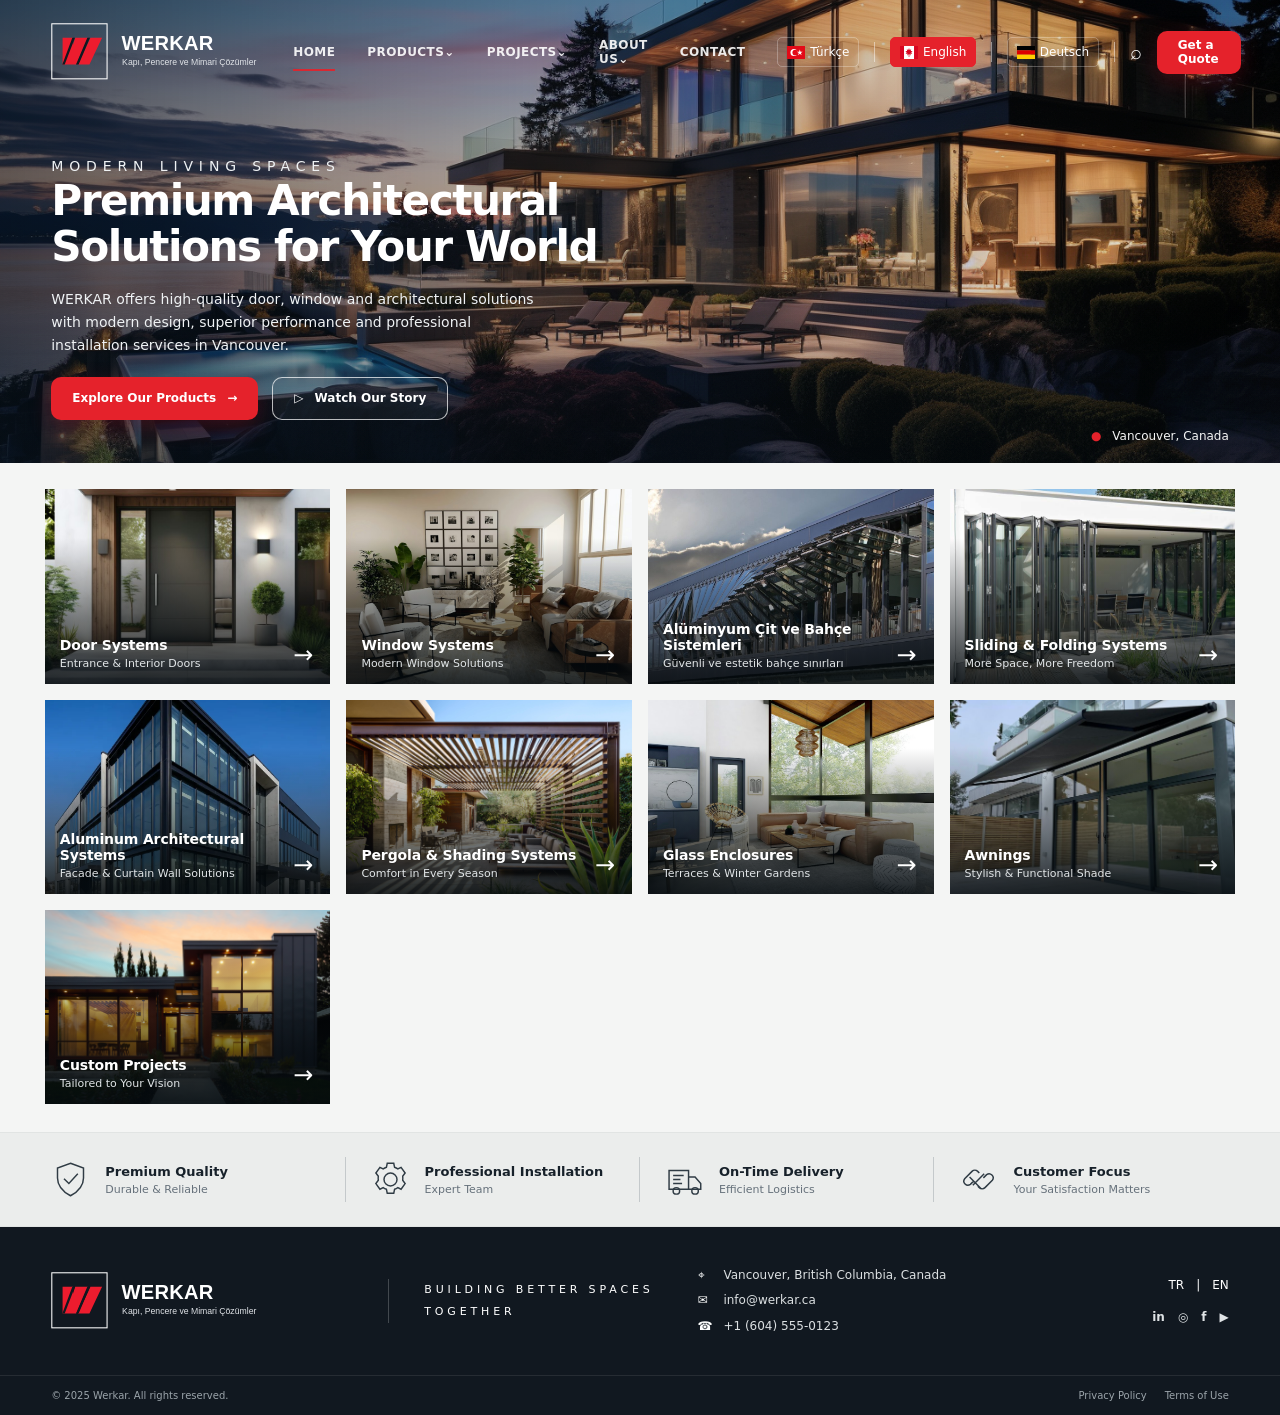
==== 1-index.html @ 25937cb2 "Initial static website release" ====
<!doctype html>
<html lang="en">
<head>
  <meta charset="utf-8">
  <meta name="viewport" content="width=device-width, initial-scale=1">
  <meta name="theme-color" content="#101820">
  <meta name="description" content="WERKAR offers high-quality doors, windows and architectural solutions with modern design and professional installation.">
  <title>WERKAR | Doors, Windows &amp; Architectural Solutions</title>
  <style>
    :root{--ink:#17212a;--muted:#66717b;--red:#e5222b;--paper:#f4f5f4;--night:#111820;--white:#fff;--max:1440px}
    *{box-sizing:border-box}html{scroll-behavior:smooth}body{margin:0;background:var(--paper);color:var(--ink);font-family:Inter,ui-sans-serif,system-ui,-apple-system,"Segoe UI",Arial,sans-serif}a{color:inherit;text-decoration:none}button{font:inherit}
    .hero{min-height:450px;height:36.2vw;max-height:560px;position:relative;color:white;background:linear-gradient(90deg,rgba(8,19,29,.61) 0%,rgba(8,19,29,.29) 45%,rgba(8,19,29,.08) 100%),linear-gradient(0deg,rgba(8,19,29,.2),transparent 35%),url('images/site/remote-05.png') center 50%/cover}
    .nav{height:104px;max-width:var(--max);margin:auto;padding:0 4%;display:flex;align-items:center;justify-content:space-between;gap:32px;position:relative;z-index:2}
    .brand{display:flex;align-items:center;gap:12px;min-width:210px}.brand-mark{height:52px;width:54px;border:1px solid #ffffff80;display:grid;place-items:center;font-size:40px;font-weight:850;line-height:1;color:var(--red);font-style:italic;letter-spacing:-8px;padding-right:7px;text-shadow:1px 0 white}.brand-name{font-size:23px;font-weight:850;letter-spacing:1px;line-height:1}.brand small{display:block;font-size:9px;letter-spacing:.3px;font-weight:400;margin-top:4px;opacity:.8}
    .nav-links{display:flex;align-items:center;gap:32px;font-size:12px;font-weight:650;letter-spacing:.035em}.nav-links a{opacity:.9;transition:opacity .2s}.nav-links a:hover{opacity:1}.nav-links .active{position:relative}.nav-links .active:after{content:"";position:absolute;height:2px;background:var(--red);bottom:-12px;left:0;right:0}.nav-tools{display:flex;align-items:center;gap:15px;font-size:12px}.lang{display:flex;align-items:center;gap:5px}.divider{height:20px;width:1px;background:#ffffff75}.search{font-size:20px}.menu-toggle{display:none;color:white;background:none;border:0;font-size:25px;cursor:pointer}
    .hero-copy{max-width:var(--max);margin:0 auto;padding:clamp(48px,4vw,68px) 4% 55px}.eyebrow{font-size:11px;letter-spacing:.42em;text-transform:uppercase;margin:0 0 12px;color:#e7e9eb}.hero h1{font-size:clamp(38px,3.3vw,50px);line-height:1.08;letter-spacing:-.035em;max-width:650px;margin:0 0 18px;font-weight:750}.hero-copy p{max-width:490px;font-size:14px;line-height:1.65;color:#eff2f4;margin:0}.actions{display:flex;gap:14px;margin-top:20px;flex-wrap:wrap}.button{display:inline-flex;align-items:center;justify-content:center;gap:11px;min-height:43px;padding:0 21px;border-radius:10px;font-weight:700;font-size:12px;transition:transform .2s,background .2s}.button:hover{transform:translateY(-2px)}.button.primary{background:var(--red);color:white;box-shadow:0 8px 22px #c4142440}.button.ghost{border:1px solid #ffffffb5;color:white;background:#ffffff0b}.location{position:absolute;right:4%;bottom:20px;font-size:12px;color:#f5f6f6}.location span{color:var(--red);margin-right:7px}
    .section{max-width:var(--max);margin:auto;padding:26px 3.5% 28px}.category-grid{display:grid;grid-template-columns:repeat(4,1fr);gap:16px}.category{height:auto;aspect-ratio:1.47;position:relative;overflow:hidden;color:white;background:#26333d}.category img{height:100%;width:100%;object-fit:cover;transition:transform .5s}.category:hover img{transform:scale(1.055)}.category:after{content:"";position:absolute;inset:25% 0 0;background:linear-gradient(transparent,rgba(4,10,14,.88))}.category-copy{position:absolute;z-index:1;bottom:14px;left:15px;right:17px}.category h2{font-size:14px;margin:0 0 4px;letter-spacing:-.01em}.category p{font-size:11px;margin:0;color:#e1e5e7}.arrow{position:absolute;right:0;bottom:1px;font-size:24px;font-weight:300}
    .values{background:#ebedec;border-top:1px solid #e1e4e3;border-bottom:1px solid #e1e4e3}.value-inner{max-width:var(--max);margin:auto;padding:24px 4%;display:grid;grid-template-columns:repeat(4,1fr)}.value{display:flex;align-items:center;gap:15px;padding:3px 25px;border-right:1px solid #c4c9cb}.value:first-child{padding-left:0}.value:last-child{border:0}.value-icon{width:39px;height:39px;flex:none;color:#303c45}.value b{display:block;font-size:13px;margin-bottom:4px}.value span{display:block;color:var(--muted);font-size:11px}
    footer{background:var(--night);color:white}.footer-main{max-width:var(--max);margin:auto;padding:36px 4%;display:grid;grid-template-columns:1.1fr 1fr 1.15fr .65fr;gap:32px;align-items:center}.footer-tag{border-left:1px solid #ffffff35;padding-left:35px;font-size:11px;letter-spacing:.35em;line-height:2}.contact{font-size:12px;color:#dce0e2;line-height:2.1}.contact span{display:inline-block;width:22px;color:#fff}.social{text-align:right;font-size:12px;line-height:2}.social-links{display:flex;justify-content:flex-end;gap:13px;margin-top:8px;font-weight:700}.social-links a{color:#dfe3e5}.footer-bottom{border-top:1px solid #ffffff16;max-width:var(--max);margin:auto;padding:14px 4%;display:flex;justify-content:space-between;color:#9ba4aa;font-size:10px}.footer-bottom a{margin-left:18px}
    @media(max-width:1000px){.nav-links{gap:18px}.nav-tools{gap:9px}.brand{min-width:auto}.brand-mark{width:46px;height:46px;font-size:35px}.brand-name{font-size:20px}.category{height:190px}.footer-main{grid-template-columns:1fr 1fr}.footer-tag{border:0;padding-left:0}}
    @media(max-width:720px){.hero{height:auto;min-height:690px;background-position:58% center}.nav{height:82px;padding:0 5%}.menu-toggle{display:block;order:3}.nav-links{display:none;position:absolute;top:74px;left:5%;right:5%;padding:20px;background:#111820f5;border:1px solid #ffffff20;border-radius:10px;align-items:flex-start;flex-direction:column;gap:18px}.nav-links.open{display:flex}.nav-links .active:after{display:none}.nav-tools{margin-left:auto}.nav-tools .search,.nav-tools .divider{display:none}.brand-mark{width:40px;height:40px;font-size:30px}.brand-name{font-size:17px}.brand small{font-size:8px}.hero-copy{padding:120px 6% 90px}.hero h1{font-size:clamp(39px,11vw,58px)}.hero-copy p{font-size:15px}.location{left:6%;right:auto}.section{padding:18px 5% 24px}.category-grid{grid-template-columns:repeat(2,1fr);gap:10px}.category{height:190px}.category-copy{left:12px;bottom:13px}.category h2{font-size:14px}.category p{font-size:11px;max-width:85%}.value-inner{grid-template-columns:repeat(2,1fr);padding:10px 5%}.value{padding:16px 8px;border-right:0;border-bottom:1px solid #c4c9cb;gap:10px}.value:nth-child(odd){border-right:1px solid #c4c9cb}.value:nth-last-child(-n+2){border-bottom:0}.value-icon{width:32px;height:32px}.value b{font-size:11px}.value span{font-size:10px}.footer-main{padding:30px 6%;grid-template-columns:1fr 1fr;gap:25px 16px}.footer-main .brand{grid-column:1/-1}.footer-tag{font-size:9px;letter-spacing:.25em}.contact{font-size:11px}.social{text-align:left}.social-links{justify-content:flex-start}.footer-bottom{padding:14px 6%;gap:12px;line-height:1.6}.footer-bottom a{margin-left:8px}}
    @media(max-width:390px){.nav-tools{gap:6px}.nav-tools .lang{font-size:10px}.actions .button{width:100%}.category{height:165px}.category h2{font-size:13px}.footer-main{grid-template-columns:1fr}.footer-main .brand{grid-column:auto}.footer-tag{padding:0}.social{text-align:left}}
  .site-logo{display:block;width:280px;height:auto;max-height:64px;object-fit:contain}@media(max-width:720px){.site-logo{width:225px;max-height:52px}}.nav-tools .lang{padding:7px 9px;border:1px solid #ffffff45;border-radius:5px;color:#fff;text-decoration:none}.nav-tools .lang.active{background:var(--red);border-color:var(--red);color:#fff}@media(max-width:720px){.nav-tools .lang{padding:5px 6px}}.language-flag{width:18px;height:13px;object-fit:cover;display:inline-block;vertical-align:middle;flex:none}
</style>
</head>
<body>
  <header class="hero" id="top">
    <nav class="nav" aria-label="Ana navigasyon">
      <a class="brand" href="#top" aria-label="Werkar ana sayfa"><img class="site-logo" src="images/brand/werkar-logo-koyu-yatay.svg" alt="WERKAR — Kapı, Pencere ve Mimari Çözümler"></a>
      <div class="nav-links" id="navLinks"><a class="active" href="#top">HOME</a><a href="products.html">PRODUCTS⌄</a><a href="projects.html">PROJECTS⌄</a><a href="about.html">ABOUT US⌄</a><a href="contact.html">CONTACT</a></div>
      <div class="nav-tools"><a class="lang" href="1-index.html" aria-label="Türkçe"><img class="language-flag" src="images/flags/turkey.svg" alt=""> Türkçe</a><span class="divider"></span><a class="lang active" href="index.html" aria-label="English"><img class="language-flag" src="images/flags/canada.svg" alt=""> English</a><span class="divider"></span><a class="lang" href="de-index.html" aria-label="Deutsch"><img class="language-flag" src="images/flags/germany.svg" alt=""> Deutsch</a><span class="divider"></span><a class="search" href="#urunler" aria-label="Search">⌕</a><a class="button primary" href="contact.html">Get a Quote</a></div>
      <button class="menu-toggle" aria-label="Menüyü aç" aria-expanded="false" aria-controls="navLinks">☰</button>
    </nav>
    <div class="hero-copy"><p class="eyebrow">Modern living spaces</p><h1>Premium Architectural<br>Solutions for Your World</h1><p>WERKAR offers high-quality door, window and architectural solutions with modern design, superior performance and professional installation services in Vancouver.</p><div class="actions"><a class="button primary" href="products.html">Explore Our Products <span>→</span></a><a class="button ghost" href="about.html"><span>▷</span> Watch Our Story</a></div></div>
    <div class="location"><span>●</span> Vancouver, Canada</div>
  </header>
  <main>
    <section class="section" id="urunler" aria-label="Ürün kategorileri"><div class="category-grid">
      <a class="category" href="product-detail.html?product=doors"><img loading="lazy" src="images/site/remote-04.jpg" alt="Modern black front entrance door with sidelights"><div class="category-copy"><h2>Door Systems</h2><p>Entrance &amp; Interior Doors</p><span class="arrow">→</span></div></a>
      <a class="category" href="product-detail.html?product=windows"><img loading="lazy" src="images/site/remote-17.jpg" alt="Bright living room with large panoramic windows"><div class="category-copy"><h2>Window Systems</h2><p>Modern Window Solutions</p><span class="arrow">→</span></div></a>
      <a class="category" href="product-detail.html?product=aluminium-fences-garden"><img loading="lazy" src="images/projects/11-aluminyum-cit-ve-bahce-sistemleri/saray-aluminyum-mimari-sistemler-1024x683.jpg" alt="Modern alüminyum çit ve bahçe sınır sistemi"><div class="category-copy"><h2>Alüminyum Çit ve Bahçe Sistemleri</h2><p>Güvenli ve estetik bahçe sınırları</p><span class="arrow">→</span></div></a>
      <a class="category" href="product-detail.html?product=sliding-folding"><img loading="lazy" src="images/site/remote-40.jpg" alt="Modern glass folding doors opening to a patio"><div class="category-copy"><h2>Sliding &amp; Folding Systems</h2><p>More Space, More Freedom</p><span class="arrow">→</span></div></a>
      <a class="category" href="product-detail.html?product=facades"><img loading="lazy" src="images/site/remote-03.webp" alt="Contemporary aluminum and glass commercial facade"><div class="category-copy"><h2>Aluminum Architectural Systems</h2><p>Facade &amp; Curtain Wall Solutions</p><span class="arrow">→</span></div></a>
      <a class="category" href="product-detail.html?product=bioclimatic-pergolas"><img loading="lazy" src="images/site/remote-38.jpg" alt="Outdoor lounge under a modern slatted pergola"><div class="category-copy"><h2>Pergola &amp; Shading Systems</h2><p>Comfort in Every Season</p><span class="arrow">→</span></div></a>
      <a class="category" href="product-detail.html?product=winter-gardens"><img loading="lazy" src="images/site/remote-19.jpg" alt="Modern living space enclosed by floor-to-ceiling glass"><div class="category-copy"><h2>Glass Enclosures</h2><p>Terraces &amp; Winter Gardens</p><span class="arrow">→</span></div></a>
      <a class="category" href="product-detail.html?product=awnings"><img loading="lazy" src="images/site/remote-36.jpg" alt="Modern home exterior with extended retractable awning"><div class="category-copy"><h2>Awnings</h2><p>Stylish &amp; Functional Shade</p><span class="arrow">→</span></div></a>
      <a class="category" id="projeler" href="product-detail.html?product=renovation-custom"><img loading="lazy" src="images/site/remote-01.jpg" alt="Custom contemporary home exterior at dusk"><div class="category-copy"><h2>Custom Projects</h2><p>Tailored to Your Vision</p><span class="arrow">→</span></div></a>
      
    </div></section>
    <section class="values" id="hakkimizda" aria-label="Werkar değerleri"><div class="value-inner">
      <div class="value"><svg class="value-icon" viewBox="0 0 48 48" fill="none" stroke="currentColor" stroke-width="1.8"><path d="M24 4 40 10v12c0 10-7 17-16 22C15 39 8 32 8 22V10l16-6Z"/><path d="m16 23 6 6 11-12"/></svg><div><b>Premium Quality</b><span>Durable &amp; Reliable</span></div></div>
      <div class="value"><svg class="value-icon" viewBox="0 0 48 48" fill="none" stroke="currentColor" stroke-width="1.8"><circle cx="24" cy="24" r="8"/><path d="M20 4h8l1 5a16 16 0 0 1 4 2l4-2 5 7-3 4a16 16 0 0 1 0 5l3 4-5 7-4-2a16 16 0 0 1-4 2l-1 5h-8l-1-5a16 16 0 0 1-4-2l-4 2-5-7 3-4a16 16 0 0 1 0-5l-3-4 5-7 4 2a16 16 0 0 1 4-2l1-5Z"/></svg><div><b>Professional Installation</b><span>Expert Team</span></div></div>
      <div class="value"><svg class="value-icon" viewBox="0 0 48 48" fill="none" stroke="currentColor" stroke-width="1.8"><path d="M5 13h24v23H5zM29 21h8l7 8v7H29z"/><circle cx="14" cy="38" r="4"/><circle cx="37" cy="38" r="4"/><path d="M10 19h13M10 24h9M10 29h11"/></svg><div><b>On-Time Delivery</b><span>Efficient Logistics</span></div></div>
      <div class="value"><svg class="value-icon" viewBox="0 0 48 48" fill="none" stroke="currentColor" stroke-width="1.8"><path d="m18 26-4 4a5 5 0 0 1-7-7l9-9a5 5 0 0 1 7 0l2 2M30 22l4-4a5 5 0 0 1 7 7l-9 9a5 5 0 0 1-7 0l-2-2M17 31l14-14M13 21l14 14"/></svg><div><b>Customer Focus</b><span>Your Satisfaction Matters</span></div></div>
    </div></section>
  </main>
  <footer id="iletisim"><div class="footer-main"><a class="brand" href="#top"><img class="site-logo" src="images/brand/werkar-logo-koyu-yatay.svg" alt="WERKAR — Doors, Windows &amp; Architectural Solutions"></a><div class="footer-tag">BUILDING BETTER SPACES<br>TOGETHER</div><div class="contact"><div><span>⌖</span> Vancouver, British Columbia, Canada</div><div><span>✉</span> info@werkar.ca</div><div><span>☎</span> +1 (604) 555-0123</div></div><div class="social">TR　|　EN<div class="social-links"><a href="contact.html" aria-label="LinkedIn">in</a><a href="contact.html" aria-label="Instagram">◎</a><a href="contact.html" aria-label="Facebook">f</a><a href="contact.html" aria-label="YouTube">▶</a></div></div></div><div class="footer-bottom"><span>© 2025 Werkar. All rights reserved.</span><span><a href="contact.html">Privacy Policy</a><a href="contact.html">Terms of Use</a></span></div></footer>
  <script>
    const toggle=document.querySelector('.menu-toggle');const nav=document.querySelector('#navLinks');toggle.addEventListener('click',()=>{const open=nav.classList.toggle('open');toggle.setAttribute('aria-expanded',String(open));toggle.setAttribute('aria-label',open?'Menüyü kapat':'Menüyü aç')});nav.querySelectorAll('a').forEach(link=>link.addEventListener('click',()=>{nav.classList.remove('open');toggle.setAttribute('aria-expanded','false')}));
  </script>
<script>try{if(!localStorage.getItem('werkarLang'))localStorage.setItem('werkarLang','en');document.querySelectorAll('.nav-tools a.lang').forEach((a,i)=>a.addEventListener('click',()=>localStorage.setItem('werkarLang',i===0?'tr':'en')))}catch(e){}</script><script src="js/language-session.js"></script>
</body>
</html>
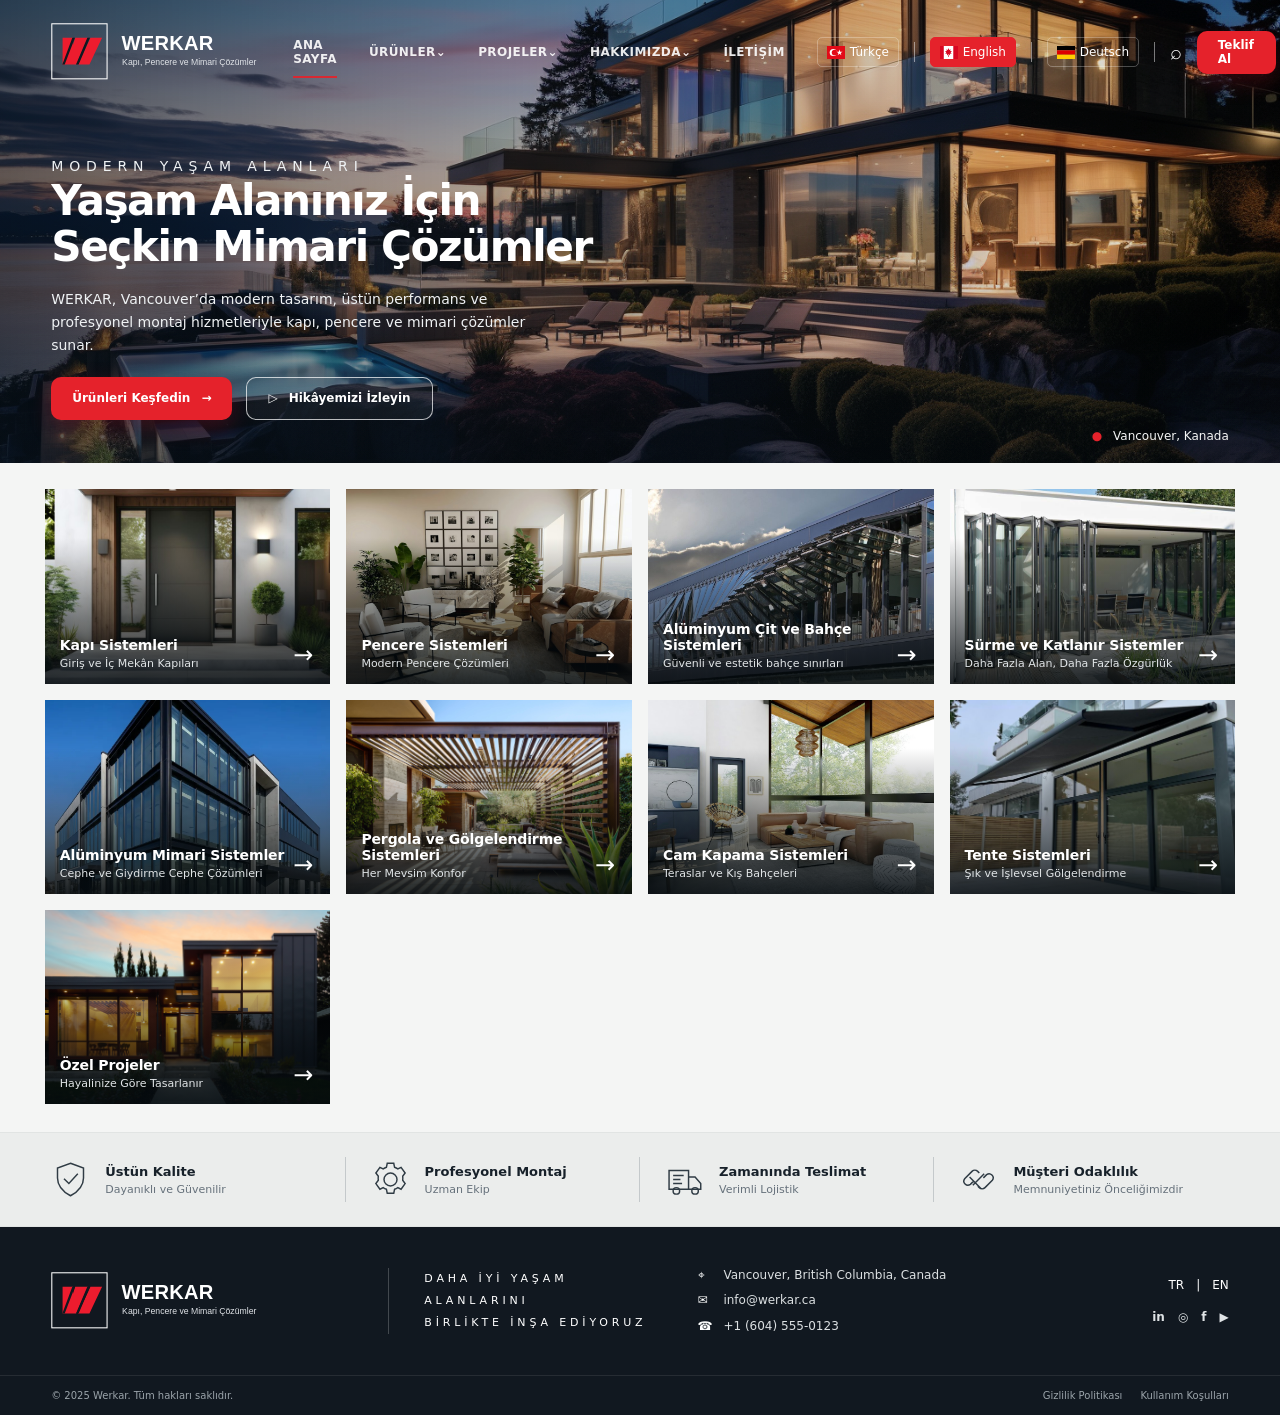
==== commit 053f1346: "Fix Turkish homepage language content" ====
--- a/1-index.html
+++ b/1-index.html
@@ -1,11 +1,11 @@
 <!doctype html>
-<html lang="en">
+<html lang="tr">
 <head>
   <meta charset="utf-8">
   <meta name="viewport" content="width=device-width, initial-scale=1">
   <meta name="theme-color" content="#101820">
   <meta name="description" content="WERKAR offers high-quality doors, windows and architectural solutions with modern design and professional installation.">
-  <title>WERKAR | Doors, Windows &amp; Architectural Solutions</title>
+  <title>WERKAR | Kapı, Pencere ve Mimari Çözümler</title>
   <style>
     :root{--ink:#17212a;--muted:#66717b;--red:#e5222b;--paper:#f4f5f4;--night:#111820;--white:#fff;--max:1440px}
     *{box-sizing:border-box}html{scroll-behavior:smooth}body{margin:0;background:var(--paper);color:var(--ink);font-family:Inter,ui-sans-serif,system-ui,-apple-system,"Segoe UI",Arial,sans-serif}a{color:inherit;text-decoration:none}button{font:inherit}
@@ -27,34 +27,34 @@
   <header class="hero" id="top">
     <nav class="nav" aria-label="Ana navigasyon">
       <a class="brand" href="#top" aria-label="Werkar ana sayfa"><img class="site-logo" src="images/brand/werkar-logo-koyu-yatay.svg" alt="WERKAR — Kapı, Pencere ve Mimari Çözümler"></a>
-      <div class="nav-links" id="navLinks"><a class="active" href="#top">HOME</a><a href="products.html">PRODUCTS⌄</a><a href="projects.html">PROJECTS⌄</a><a href="about.html">ABOUT US⌄</a><a href="contact.html">CONTACT</a></div>
-      <div class="nav-tools"><a class="lang" href="1-index.html" aria-label="Türkçe"><img class="language-flag" src="images/flags/turkey.svg" alt=""> Türkçe</a><span class="divider"></span><a class="lang active" href="index.html" aria-label="English"><img class="language-flag" src="images/flags/canada.svg" alt=""> English</a><span class="divider"></span><a class="lang" href="de-index.html" aria-label="Deutsch"><img class="language-flag" src="images/flags/germany.svg" alt=""> Deutsch</a><span class="divider"></span><a class="search" href="#urunler" aria-label="Search">⌕</a><a class="button primary" href="contact.html">Get a Quote</a></div>
+      <div class="nav-links" id="navLinks"><a class="active" href="#top">ANA SAYFA</a><a href="products.html">ÜRÜNLER⌄</a><a href="projects.html">PROJELER⌄</a><a href="about.html">HAKKIMIZDA⌄</a><a href="contact.html">İLETİŞİM</a></div>
+      <div class="nav-tools"><a class="lang" href="1-index.html" aria-label="Türkçe"><img class="language-flag" src="images/flags/turkey.svg" alt=""> Türkçe</a><span class="divider"></span><a class="lang active" href="index.html" aria-label="English"><img class="language-flag" src="images/flags/canada.svg" alt=""> English</a><span class="divider"></span><a class="lang" href="de-index.html" aria-label="Deutsch"><img class="language-flag" src="images/flags/germany.svg" alt=""> Deutsch</a><span class="divider"></span><a class="search" href="#urunler" aria-label="Ara">⌕</a><a class="button primary" href="contact.html">Teklif Al</a></div>
       <button class="menu-toggle" aria-label="Menüyü aç" aria-expanded="false" aria-controls="navLinks">☰</button>
     </nav>
-    <div class="hero-copy"><p class="eyebrow">Modern living spaces</p><h1>Premium Architectural<br>Solutions for Your World</h1><p>WERKAR offers high-quality door, window and architectural solutions with modern design, superior performance and professional installation services in Vancouver.</p><div class="actions"><a class="button primary" href="products.html">Explore Our Products <span>→</span></a><a class="button ghost" href="about.html"><span>▷</span> Watch Our Story</a></div></div>
-    <div class="location"><span>●</span> Vancouver, Canada</div>
+    <div class="hero-copy"><p class="eyebrow">MODERN YAŞAM ALANLARI</p><h1>Yaşam Alanınız İçin<br>Seçkin Mimari Çözümler</h1><p>WERKAR, Vancouver’da modern tasarım, üstün performans ve profesyonel montaj hizmetleriyle kapı, pencere ve mimari çözümler sunar.</p><div class="actions"><a class="button primary" href="products.html">Ürünleri Keşfedin <span>→</span></a><a class="button ghost" href="about.html"><span>▷</span> Hikâyemizi İzleyin</a></div></div>
+    <div class="location"><span>●</span> Vancouver, Kanada</div>
   </header>
   <main>
     <section class="section" id="urunler" aria-label="Ürün kategorileri"><div class="category-grid">
-      <a class="category" href="product-detail.html?product=doors"><img loading="lazy" src="images/site/remote-04.jpg" alt="Modern black front entrance door with sidelights"><div class="category-copy"><h2>Door Systems</h2><p>Entrance &amp; Interior Doors</p><span class="arrow">→</span></div></a>
-      <a class="category" href="product-detail.html?product=windows"><img loading="lazy" src="images/site/remote-17.jpg" alt="Bright living room with large panoramic windows"><div class="category-copy"><h2>Window Systems</h2><p>Modern Window Solutions</p><span class="arrow">→</span></div></a>
-      <a class="category" href="product-detail.html?product=aluminium-fences-garden"><img loading="lazy" src="images/projects/11-aluminyum-cit-ve-bahce-sistemleri/saray-aluminyum-mimari-sistemler-1024x683.jpg" alt="Modern alüminyum çit ve bahçe sınır sistemi"><div class="category-copy"><h2>Alüminyum Çit ve Bahçe Sistemleri</h2><p>Güvenli ve estetik bahçe sınırları</p><span class="arrow">→</span></div></a>
-      <a class="category" href="product-detail.html?product=sliding-folding"><img loading="lazy" src="images/site/remote-40.jpg" alt="Modern glass folding doors opening to a patio"><div class="category-copy"><h2>Sliding &amp; Folding Systems</h2><p>More Space, More Freedom</p><span class="arrow">→</span></div></a>
-      <a class="category" href="product-detail.html?product=facades"><img loading="lazy" src="images/site/remote-03.webp" alt="Contemporary aluminum and glass commercial facade"><div class="category-copy"><h2>Aluminum Architectural Systems</h2><p>Facade &amp; Curtain Wall Solutions</p><span class="arrow">→</span></div></a>
-      <a class="category" href="product-detail.html?product=bioclimatic-pergolas"><img loading="lazy" src="images/site/remote-38.jpg" alt="Outdoor lounge under a modern slatted pergola"><div class="category-copy"><h2>Pergola &amp; Shading Systems</h2><p>Comfort in Every Season</p><span class="arrow">→</span></div></a>
-      <a class="category" href="product-detail.html?product=winter-gardens"><img loading="lazy" src="images/site/remote-19.jpg" alt="Modern living space enclosed by floor-to-ceiling glass"><div class="category-copy"><h2>Glass Enclosures</h2><p>Terraces &amp; Winter Gardens</p><span class="arrow">→</span></div></a>
-      <a class="category" href="product-detail.html?product=awnings"><img loading="lazy" src="images/site/remote-36.jpg" alt="Modern home exterior with extended retractable awning"><div class="category-copy"><h2>Awnings</h2><p>Stylish &amp; Functional Shade</p><span class="arrow">→</span></div></a>
-      <a class="category" id="projeler" href="product-detail.html?product=renovation-custom"><img loading="lazy" src="images/site/remote-01.jpg" alt="Custom contemporary home exterior at dusk"><div class="category-copy"><h2>Custom Projects</h2><p>Tailored to Your Vision</p><span class="arrow">→</span></div></a>
+      <a class="category" href="product-detail.html?product=doors"><img loading="lazy" src="images/site/remote-04.jpg" alt="Modern black front entrance door with sidelights"><div class="category-copy"><h2>Kapı Sistemleri</h2><p>Giriş ve İç Mekân Kapıları</p><span class="arrow">→</span></div></a>
+      <a class="category" href="product-detail.html?product=windows"><img loading="lazy" src="images/site/remote-17.jpg" alt="Bright living room with large panoramic windows"><div class="category-copy"><h2>Pencere Sistemleri</h2><p>Modern Pencere Çözümleri</p><span class="arrow">→</span></div></a>
+      <a class="category" href="product-detail.html?product=aluminium-fences-garden"><img loading="lazy" src="images/projects/11-aluminyum-cit-ve-bahce-sistemleri/saray-aluminyum-mimari-sistemler-1024x683.jpg" alt="Contemporary aluminium fence and garden boundary system"><div class="category-copy"><h2>Alüminyum Çit ve Bahçe Sistemleri</h2><p>Güvenli ve estetik bahçe sınırları</p><span class="arrow">→</span></div></a>
+      <a class="category" href="product-detail.html?product=sliding-folding"><img loading="lazy" src="images/site/remote-40.jpg" alt="Modern glass folding doors opening to a patio"><div class="category-copy"><h2>Sürme ve Katlanır Sistemler</h2><p>Daha Fazla Alan, Daha Fazla Özgürlük</p><span class="arrow">→</span></div></a>
+      <a class="category" href="product-detail.html?product=facades"><img loading="lazy" src="images/site/remote-03.webp" alt="Contemporary aluminum and glass commercial facade"><div class="category-copy"><h2>Alüminyum Mimari Sistemler</h2><p>Cephe ve Giydirme Cephe Çözümleri</p><span class="arrow">→</span></div></a>
+      <a class="category" href="product-detail.html?product=bioclimatic-pergolas"><img loading="lazy" src="images/site/remote-38.jpg" alt="Outdoor lounge under a modern slatted pergola"><div class="category-copy"><h2>Pergola ve Gölgelendirme Sistemleri</h2><p>Her Mevsim Konfor</p><span class="arrow">→</span></div></a>
+      <a class="category" href="product-detail.html?product=winter-gardens"><img loading="lazy" src="images/site/remote-19.jpg" alt="Modern living space enclosed by floor-to-ceiling glass"><div class="category-copy"><h2>Cam Kapama Sistemleri</h2><p>Teraslar ve Kış Bahçeleri</p><span class="arrow">→</span></div></a>
+      <a class="category" href="product-detail.html?product=awnings"><img loading="lazy" src="images/site/remote-36.jpg" alt="Modern home exterior with extended retractable awning"><div class="category-copy"><h2>Tente Sistemleri</h2><p>Şık ve İşlevsel Gölgelendirme</p><span class="arrow">→</span></div></a>
+      <a class="category" id="projeler" href="product-detail.html?product=renovation-custom"><img loading="lazy" src="images/site/remote-01.jpg" alt="Custom contemporary home exterior at dusk"><div class="category-copy"><h2>Özel Projeler</h2><p>Hayalinize Göre Tasarlanır</p><span class="arrow">→</span></div></a>
       
     </div></section>
     <section class="values" id="hakkimizda" aria-label="Werkar değerleri"><div class="value-inner">
-      <div class="value"><svg class="value-icon" viewBox="0 0 48 48" fill="none" stroke="currentColor" stroke-width="1.8"><path d="M24 4 40 10v12c0 10-7 17-16 22C15 39 8 32 8 22V10l16-6Z"/><path d="m16 23 6 6 11-12"/></svg><div><b>Premium Quality</b><span>Durable &amp; Reliable</span></div></div>
-      <div class="value"><svg class="value-icon" viewBox="0 0 48 48" fill="none" stroke="currentColor" stroke-width="1.8"><circle cx="24" cy="24" r="8"/><path d="M20 4h8l1 5a16 16 0 0 1 4 2l4-2 5 7-3 4a16 16 0 0 1 0 5l3 4-5 7-4-2a16 16 0 0 1-4 2l-1 5h-8l-1-5a16 16 0 0 1-4-2l-4 2-5-7 3-4a16 16 0 0 1 0-5l-3-4 5-7 4 2a16 16 0 0 1 4-2l1-5Z"/></svg><div><b>Professional Installation</b><span>Expert Team</span></div></div>
-      <div class="value"><svg class="value-icon" viewBox="0 0 48 48" fill="none" stroke="currentColor" stroke-width="1.8"><path d="M5 13h24v23H5zM29 21h8l7 8v7H29z"/><circle cx="14" cy="38" r="4"/><circle cx="37" cy="38" r="4"/><path d="M10 19h13M10 24h9M10 29h11"/></svg><div><b>On-Time Delivery</b><span>Efficient Logistics</span></div></div>
-      <div class="value"><svg class="value-icon" viewBox="0 0 48 48" fill="none" stroke="currentColor" stroke-width="1.8"><path d="m18 26-4 4a5 5 0 0 1-7-7l9-9a5 5 0 0 1 7 0l2 2M30 22l4-4a5 5 0 0 1 7 7l-9 9a5 5 0 0 1-7 0l-2-2M17 31l14-14M13 21l14 14"/></svg><div><b>Customer Focus</b><span>Your Satisfaction Matters</span></div></div>
+      <div class="value"><svg class="value-icon" viewBox="0 0 48 48" fill="none" stroke="currentColor" stroke-width="1.8"><path d="M24 4 40 10v12c0 10-7 17-16 22C15 39 8 32 8 22V10l16-6Z"/><path d="m16 23 6 6 11-12"/></svg><div><b>Üstün Kalite</b><span>Dayanıklı ve Güvenilir</span></div></div>
+      <div class="value"><svg class="value-icon" viewBox="0 0 48 48" fill="none" stroke="currentColor" stroke-width="1.8"><circle cx="24" cy="24" r="8"/><path d="M20 4h8l1 5a16 16 0 0 1 4 2l4-2 5 7-3 4a16 16 0 0 1 0 5l3 4-5 7-4-2a16 16 0 0 1-4 2l-1 5h-8l-1-5a16 16 0 0 1-4-2l-4 2-5-7 3-4a16 16 0 0 1 0-5l-3-4 5-7 4 2a16 16 0 0 1 4-2l1-5Z"/></svg><div><b>Profesyonel Montaj</b><span>Uzman Ekip</span></div></div>
+      <div class="value"><svg class="value-icon" viewBox="0 0 48 48" fill="none" stroke="currentColor" stroke-width="1.8"><path d="M5 13h24v23H5zM29 21h8l7 8v7H29z"/><circle cx="14" cy="38" r="4"/><circle cx="37" cy="38" r="4"/><path d="M10 19h13M10 24h9M10 29h11"/></svg><div><b>Zamanında Teslimat</b><span>Verimli Lojistik</span></div></div>
+      <div class="value"><svg class="value-icon" viewBox="0 0 48 48" fill="none" stroke="currentColor" stroke-width="1.8"><path d="m18 26-4 4a5 5 0 0 1-7-7l9-9a5 5 0 0 1 7 0l2 2M30 22l4-4a5 5 0 0 1 7 7l-9 9a5 5 0 0 1-7 0l-2-2M17 31l14-14M13 21l14 14"/></svg><div><b>Müşteri Odaklılık</b><span>Memnuniyetiniz Önceliğimizdir</span></div></div>
     </div></section>
   </main>
-  <footer id="iletisim"><div class="footer-main"><a class="brand" href="#top"><img class="site-logo" src="images/brand/werkar-logo-koyu-yatay.svg" alt="WERKAR — Doors, Windows &amp; Architectural Solutions"></a><div class="footer-tag">BUILDING BETTER SPACES<br>TOGETHER</div><div class="contact"><div><span>⌖</span> Vancouver, British Columbia, Canada</div><div><span>✉</span> info@werkar.ca</div><div><span>☎</span> +1 (604) 555-0123</div></div><div class="social">TR　|　EN<div class="social-links"><a href="contact.html" aria-label="LinkedIn">in</a><a href="contact.html" aria-label="Instagram">◎</a><a href="contact.html" aria-label="Facebook">f</a><a href="contact.html" aria-label="YouTube">▶</a></div></div></div><div class="footer-bottom"><span>© 2025 Werkar. All rights reserved.</span><span><a href="contact.html">Privacy Policy</a><a href="contact.html">Terms of Use</a></span></div></footer>
+  <footer id="iletisim"><div class="footer-main"><a class="brand" href="#top"><img class="site-logo" src="images/brand/werkar-logo-koyu-yatay.svg" alt="WERKAR — Doors, Windows &amp; Architectural Solutions"></a><div class="footer-tag">DAHA İYİ YAŞAM ALANLARINI<br>BİRLİKTE İNŞA EDİYORUZ</div><div class="contact"><div><span>⌖</span> Vancouver, British Columbia, Canada</div><div><span>✉</span> info@werkar.ca</div><div><span>☎</span> +1 (604) 555-0123</div></div><div class="social">TR　|　EN<div class="social-links"><a href="contact.html" aria-label="LinkedIn">in</a><a href="contact.html" aria-label="Instagram">◎</a><a href="contact.html" aria-label="Facebook">f</a><a href="contact.html" aria-label="YouTube">▶</a></div></div></div><div class="footer-bottom"><span>© 2025 Werkar. Tüm hakları saklıdır.</span><span><a href="contact.html">Gizlilik Politikası</a><a href="contact.html">Kullanım Koşulları</a></span></div></footer>
   <script>
     const toggle=document.querySelector('.menu-toggle');const nav=document.querySelector('#navLinks');toggle.addEventListener('click',()=>{const open=nav.classList.toggle('open');toggle.setAttribute('aria-expanded',String(open));toggle.setAttribute('aria-label',open?'Menüyü kapat':'Menüyü aç')});nav.querySelectorAll('a').forEach(link=>link.addEventListener('click',()=>{nav.classList.remove('open');toggle.setAttribute('aria-expanded','false')}));
   </script>
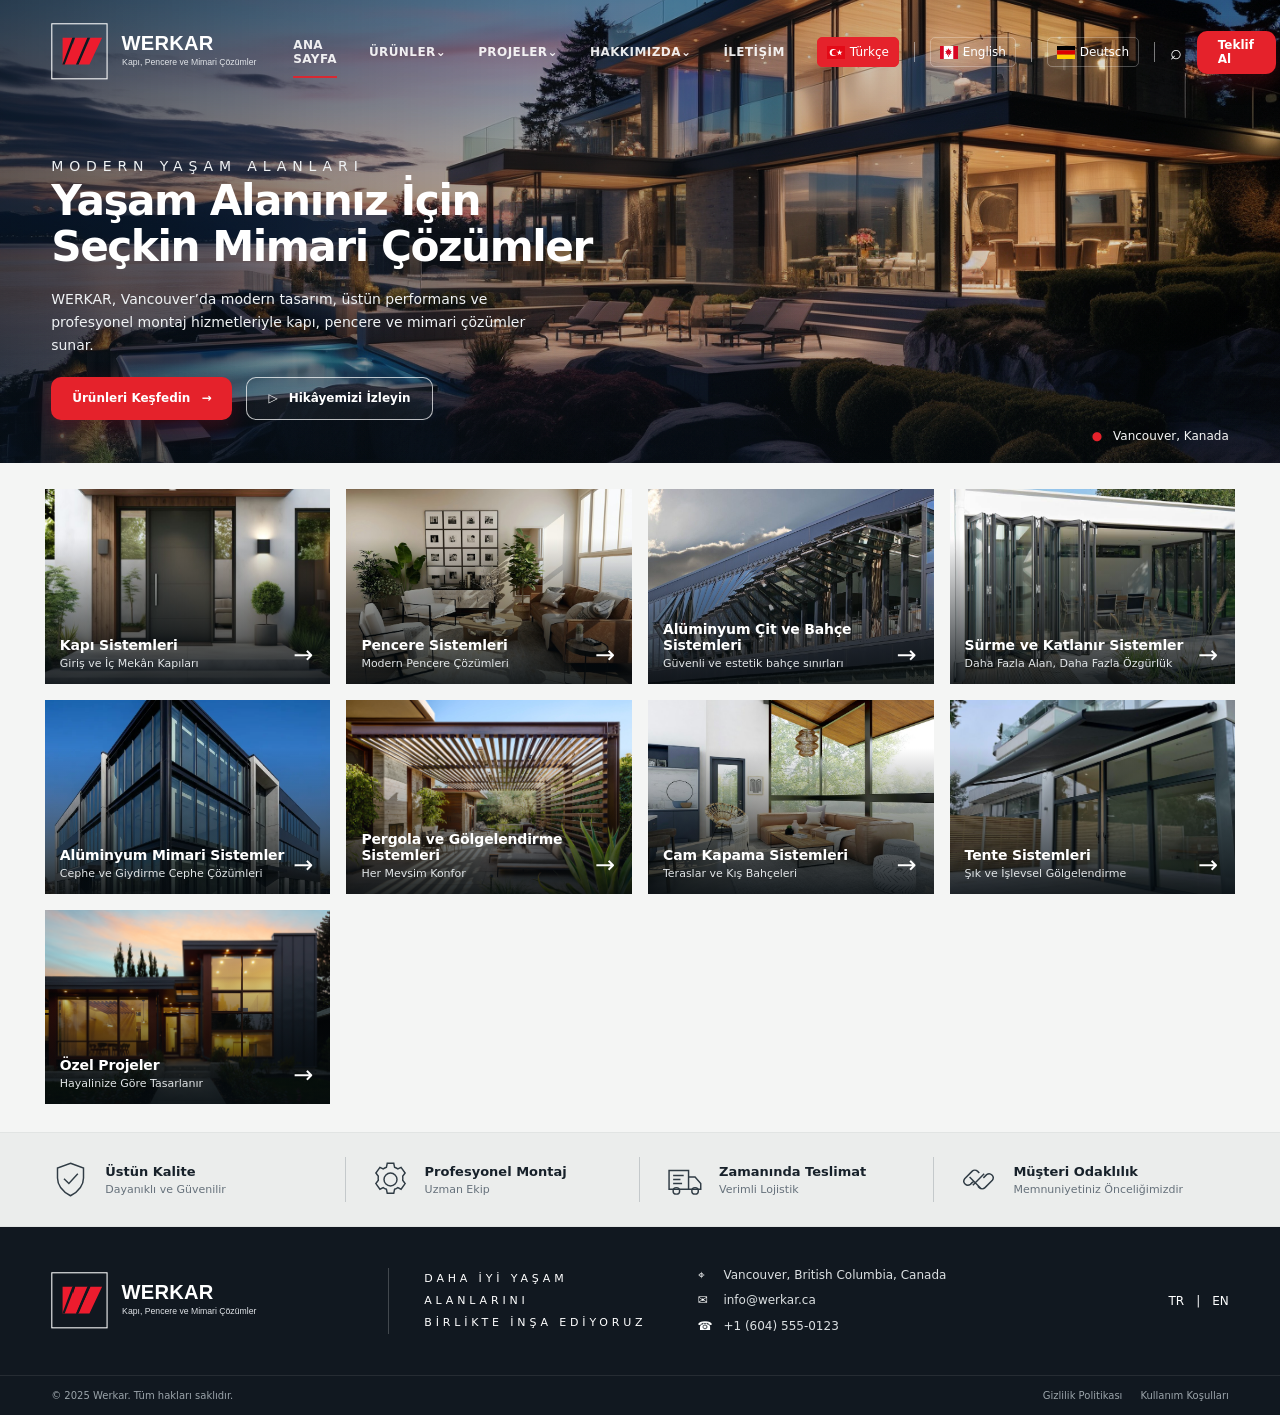
==== commit d41f5a93: "Acil düzeltmeler: sosyal linkler, galeri etiketleri" ====
--- a/1-index.html
+++ b/1-index.html
@@ -54,10 +54,11 @@
       <div class="value"><svg class="value-icon" viewBox="0 0 48 48" fill="none" stroke="currentColor" stroke-width="1.8"><path d="m18 26-4 4a5 5 0 0 1-7-7l9-9a5 5 0 0 1 7 0l2 2M30 22l4-4a5 5 0 0 1 7 7l-9 9a5 5 0 0 1-7 0l-2-2M17 31l14-14M13 21l14 14"/></svg><div><b>Müşteri Odaklılık</b><span>Memnuniyetiniz Önceliğimizdir</span></div></div>
     </div></section>
   </main>
-  <footer id="iletisim"><div class="footer-main"><a class="brand" href="#top"><img class="site-logo" src="images/brand/werkar-logo-koyu-yatay.svg" alt="WERKAR — Doors, Windows &amp; Architectural Solutions"></a><div class="footer-tag">DAHA İYİ YAŞAM ALANLARINI<br>BİRLİKTE İNŞA EDİYORUZ</div><div class="contact"><div><span>⌖</span> Vancouver, British Columbia, Canada</div><div><span>✉</span> info@werkar.ca</div><div><span>☎</span> +1 (604) 555-0123</div></div><div class="social">TR　|　EN<div class="social-links"><a href="contact.html" aria-label="LinkedIn">in</a><a href="contact.html" aria-label="Instagram">◎</a><a href="contact.html" aria-label="Facebook">f</a><a href="contact.html" aria-label="YouTube">▶</a></div></div></div><div class="footer-bottom"><span>© 2025 Werkar. Tüm hakları saklıdır.</span><span><a href="contact.html">Gizlilik Politikası</a><a href="contact.html">Kullanım Koşulları</a></span></div></footer>
+  <footer id="iletisim"><div class="footer-main"><a class="brand" href="#top"><img class="site-logo" src="images/brand/werkar-logo-koyu-yatay.svg" alt="WERKAR — Doors, Windows &amp; Architectural Solutions"></a><div class="footer-tag">DAHA İYİ YAŞAM ALANLARINI<br>BİRLİKTE İNŞA EDİYORUZ</div><div class="contact"><div><span>⌖</span> Vancouver, British Columbia, Canada</div><div><span>✉</span> info@werkar.ca</div><div><span>☎</span> +1 (604) 555-0123</div></div><div class="social">TR　|　EN<!-- SOSYAL MEDYA: gerçek profil URL'leri gelince aşağıdaki bloğu açın -->
+<!--<div class="social-links"><a href="https://www.linkedin.com/company/WERKAR_URL" target="_blank" rel="noopener" aria-label="LinkedIn">in</a><a href="https://www.instagram.com/WERKAR_URL" target="_blank" rel="noopener" aria-label="Instagram">◎</a><a href="https://www.facebook.com/WERKAR_URL" target="_blank" rel="noopener" aria-label="Facebook">f</a><a href="https://www.youtube.com/@WERKAR_URL" target="_blank" rel="noopener" aria-label="YouTube">▶</a></div>--></div></div><div class="footer-bottom"><span>© 2025 Werkar. Tüm hakları saklıdır.</span><span><a href="privacy.html">Gizlilik Politikası</a><a href="terms.html">Kullanım Koşulları</a></span></div></footer>
   <script>
     const toggle=document.querySelector('.menu-toggle');const nav=document.querySelector('#navLinks');toggle.addEventListener('click',()=>{const open=nav.classList.toggle('open');toggle.setAttribute('aria-expanded',String(open));toggle.setAttribute('aria-label',open?'Menüyü kapat':'Menüyü aç')});nav.querySelectorAll('a').forEach(link=>link.addEventListener('click',()=>{nav.classList.remove('open');toggle.setAttribute('aria-expanded','false')}));
   </script>
 <script>try{if(!localStorage.getItem('werkarLang'))localStorage.setItem('werkarLang','en');document.querySelectorAll('.nav-tools a.lang').forEach((a,i)=>a.addEventListener('click',()=>localStorage.setItem('werkarLang',i===0?'tr':'en')))}catch(e){}</script><script src="js/language-session.js"></script>
-</body>
+<script src="js/language-brand.js"></script></body>
 </html>
